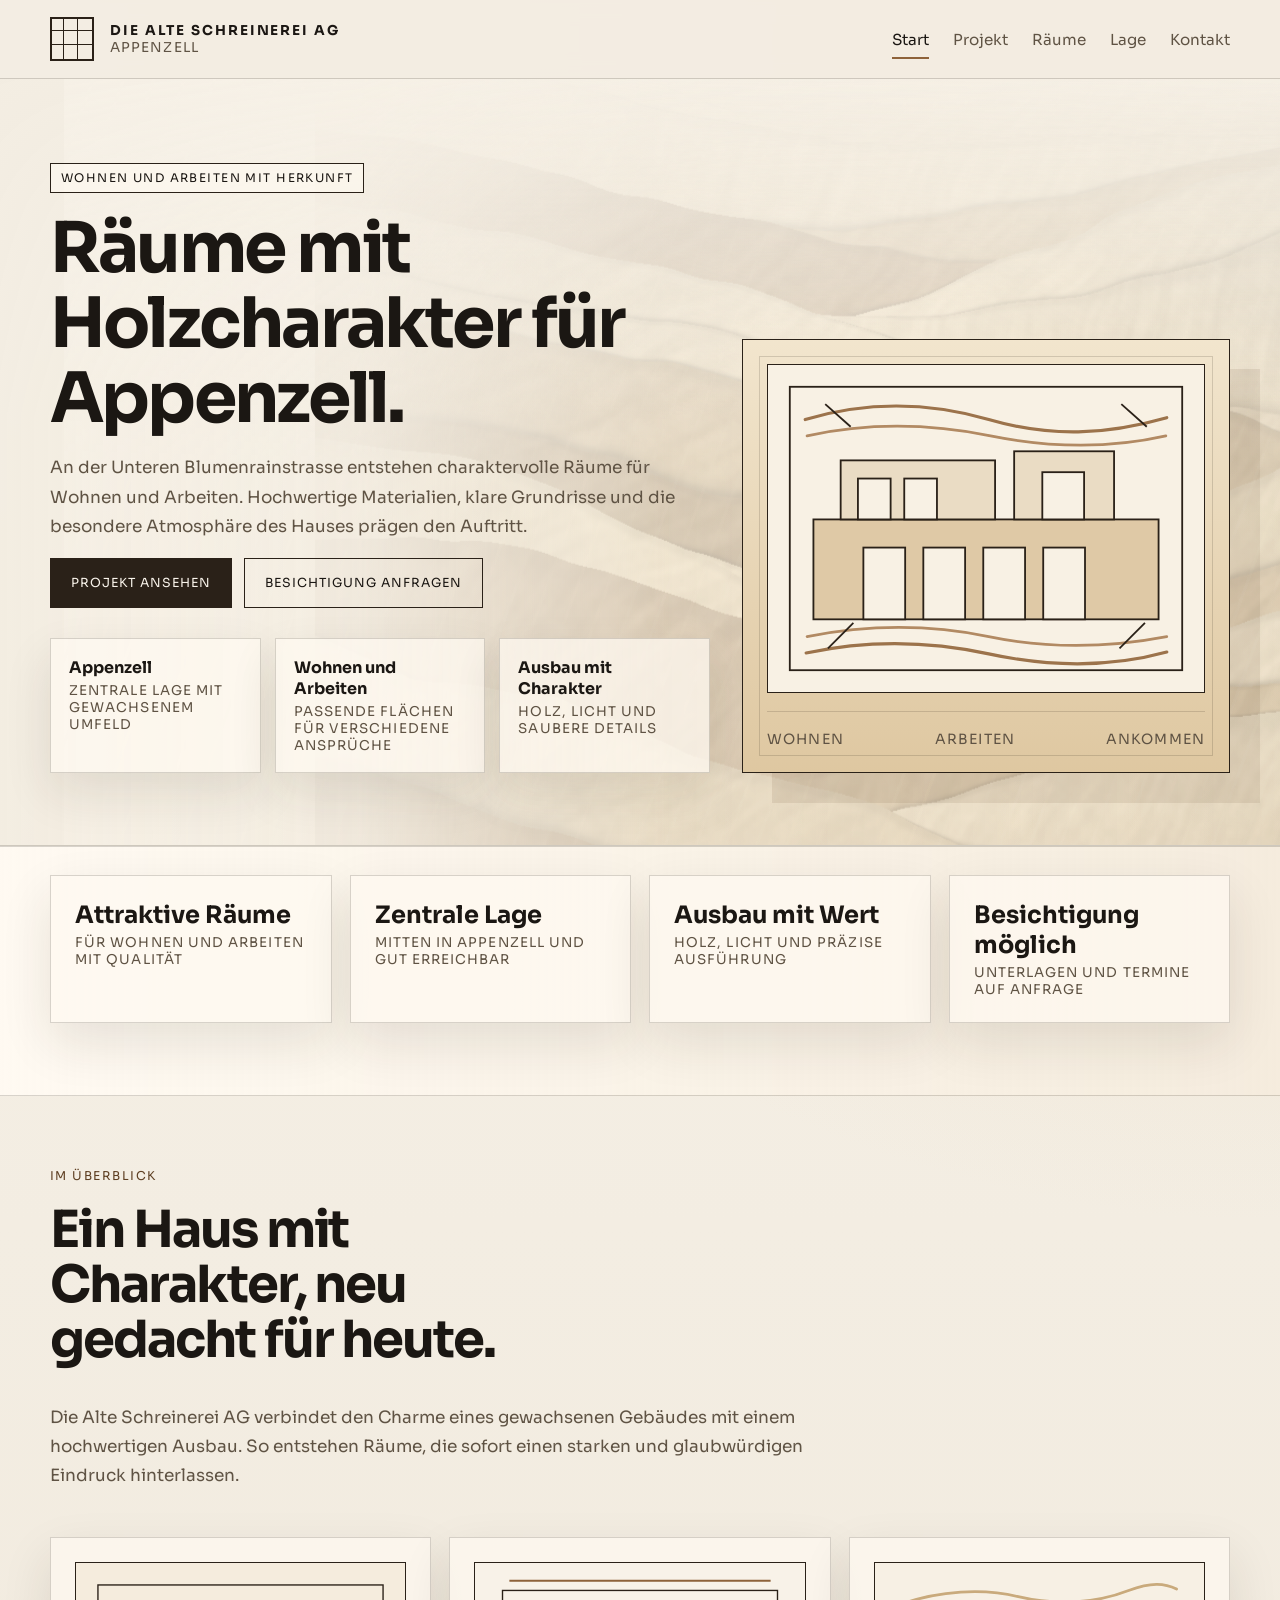
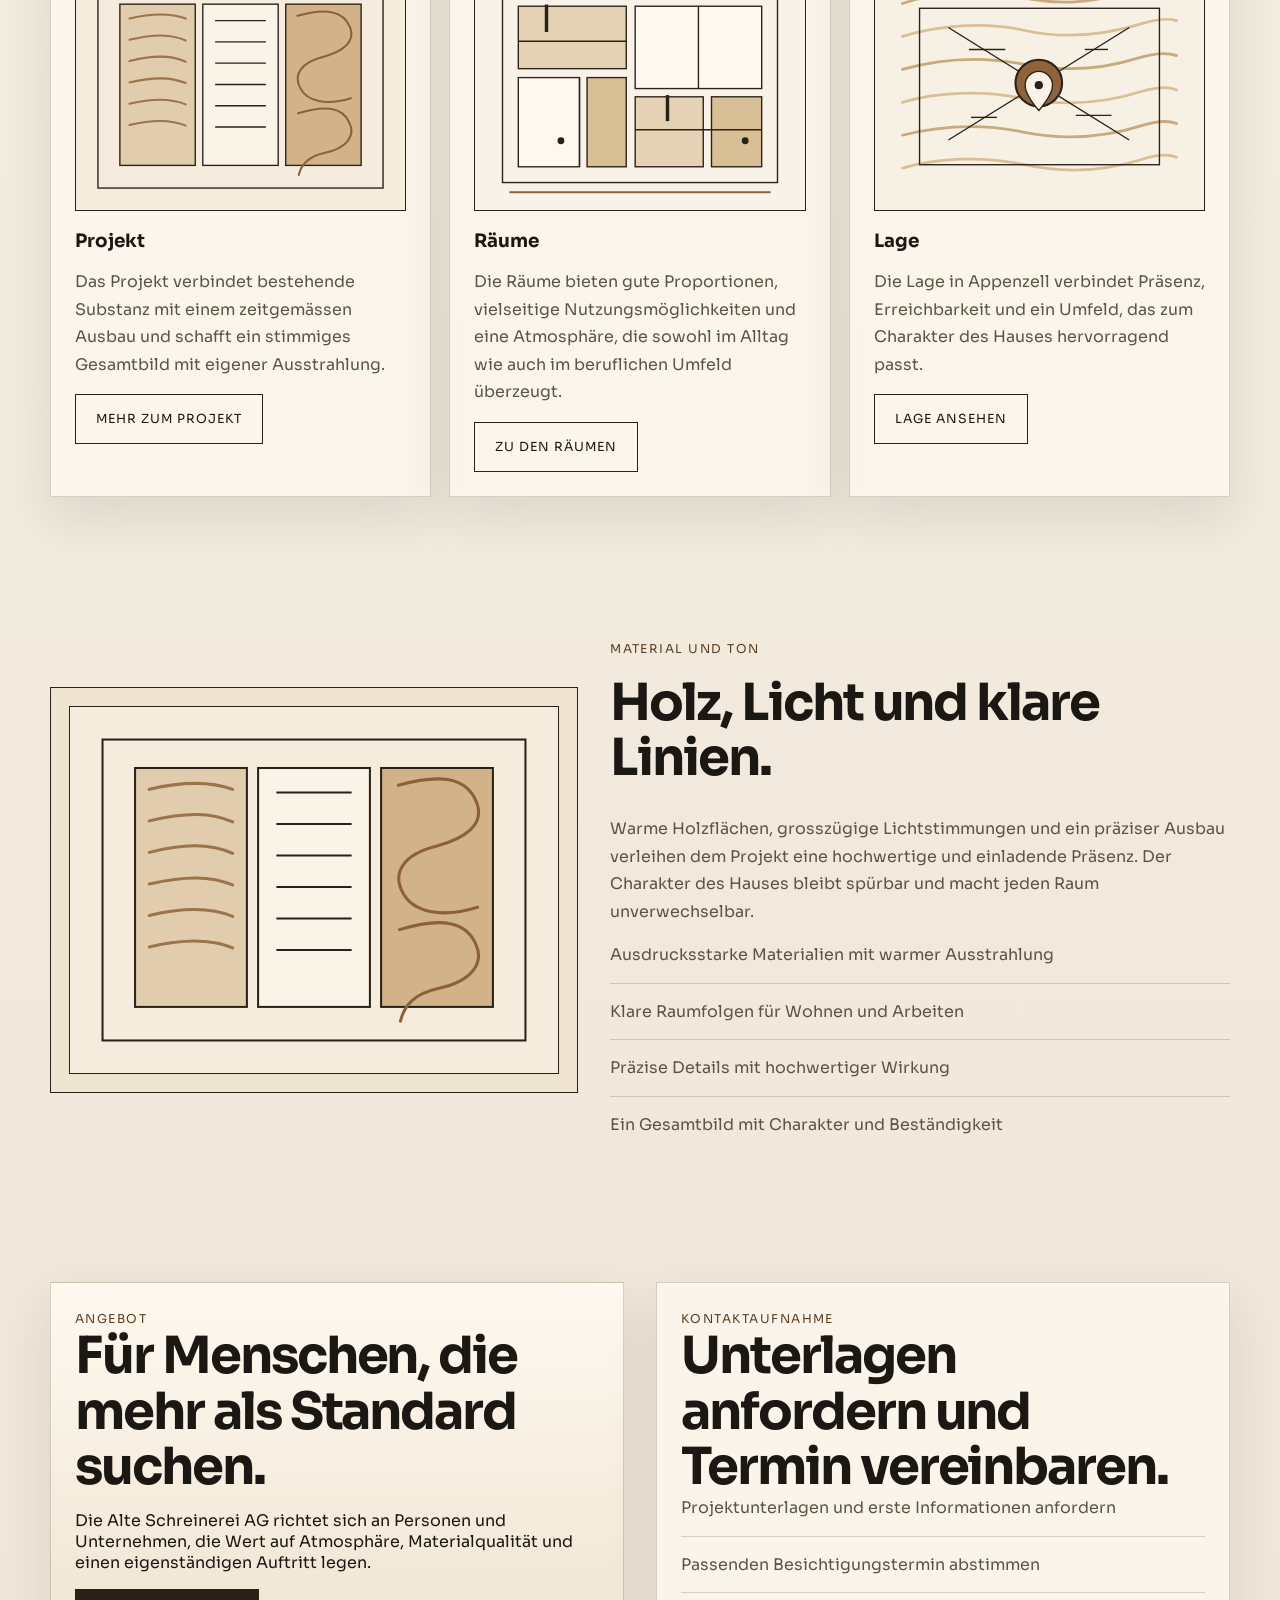
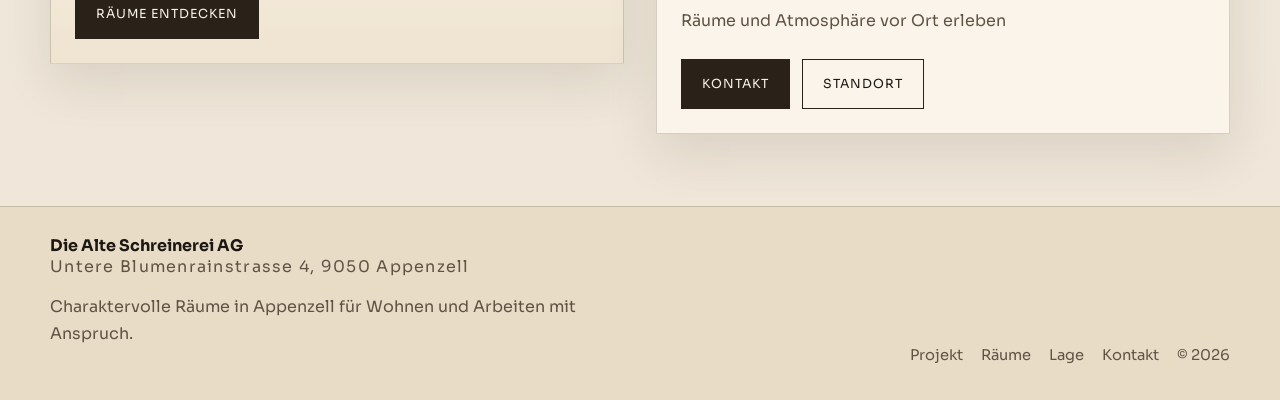
==== index.html @ c2435dc3 "Initial website build for Die Alte Schreinerei AG" ====
<!DOCTYPE html>
<html lang="de">
<head>
  <meta charset="utf-8">
  <meta name="viewport" content="width=device-width, initial-scale=1">
  <title>Die Alte Schreinerei AG | Räume mit Holzcharakter in Appenzell</title>
  <meta name="description" content="Die Alte Schreinerei AG entwickelt und bewirtschaftet markante Wohn- und Gewerberäume in Appenzell. Klar geplant, materialbewusst und lokal verankert.">
  <link rel="preconnect" href="https://fonts.googleapis.com">
  <link rel="preconnect" href="https://fonts.gstatic.com" crossorigin>
  <link href="https://fonts.googleapis.com/css2?family=Sora:wght@400;500;600;700&display=swap" rel="stylesheet">
  <link rel="stylesheet" href="styles.css">
</head>
<body data-page="index">
  <div class="site-shell">
    <header class="site-header">
      <div class="header-inner">
        <a class="brand-mark" href="index.html" aria-label="Die Alte Schreinerei AG Startseite">
          <span class="brand-copy">
            <strong>Die Alte Schreinerei AG</strong>
            <span>Appenzell</span>
          </span>
        </a>
        <button class="nav-toggle" type="button" aria-expanded="false" aria-controls="site-menu">Menü</button>
        <nav class="site-nav" id="site-menu" aria-label="Hauptnavigation">
          <a href="index.html" aria-current="page">Start</a>
          <a href="projekt.html">Projekt</a>
          <a href="raeume.html">Räume</a>
          <a href="lage.html">Lage</a>
          <a href="kontakt.html">Kontakt</a>
        </nav>
      </div>
    </header>

    <main>
      <section class="hero">
        <div class="hero-shader" aria-hidden="true">
          <iframe
            class="hero-shader-frame"
            src="assets/painted-strata.html"
            loading="lazy"
            tabindex="-1"
            title="Holzstruktur Hintergrund"
          ></iframe>
        </div>
        <div class="section-inner hero-grid">
          <div class="hero-copy">
            <span class="eyebrow">Wohnen und Arbeiten mit Herkunft</span>
            <h3 class="sr-only">Die Alte Schreinerei AG</h3>
            <h3 class="hero-title">Räume mit Holzcharakter für Appenzell.</h3>
            <p>An der Unteren Blumenrainstrasse entstehen charaktervolle Räume für Wohnen und Arbeiten. Hochwertige Materialien, klare Grundrisse und die besondere Atmosphäre des Hauses prägen den Auftritt.</p>
            <div class="button-row">
              <a class="button" href="projekt.html">Projekt ansehen</a>
              <a class="button button-secondary" href="kontakt.html">Besichtigung anfragen</a>
            </div>
            <div class="hero-meta">
              <div class="hero-block">
                <strong>Appenzell</strong>
                <span>Zentrale Lage mit gewachsenem Umfeld</span>
              </div>
              <div class="hero-block">
                <strong>Wohnen und Arbeiten</strong>
                <span>Passende Flächen für verschiedene Ansprüche</span>
              </div>
              <div class="hero-block">
                <strong>Ausbau mit Charakter</strong>
                <span>Holz, Licht und saubere Details</span>
              </div>
            </div>
          </div>
          <div class="hero-visual">
            <img src="assets/hero-grain.svg" alt="Stilisierte Ansicht eines Gebäudes mit Holzanmutung">
            <div class="visual-caption">
              <span>Wohnen</span>
              <span>Arbeiten</span>
              <span>Ankommen</span>
            </div>
          </div>
        </div>
      </section>

      <section class="section section-tight intro-band">
        <div class="section-inner">
          <div class="metric-grid">
            <div class="metric">
              <strong class="metric-value">Attraktive Räume</strong>
              <span class="metric-label">Für Wohnen und Arbeiten mit Qualität</span>
            </div>
            <div class="metric">
              <strong class="metric-value">Zentrale Lage</strong>
              <span class="metric-label">Mitten in Appenzell und gut erreichbar</span>
            </div>
            <div class="metric">
              <strong class="metric-value">Ausbau mit Wert</strong>
              <span class="metric-label">Holz, Licht und präzise Ausführung</span>
            </div>
            <div class="metric">
              <strong class="metric-value">Besichtigung möglich</strong>
              <span class="metric-label">Unterlagen und Termine auf Anfrage</span>
            </div>
          </div>
        </div>
      </section>

      <section class="section">
        <div class="section-inner">
          <div class="section-header">
            <span class="section-kicker">Im Überblick</span>
            <h3 class="section-title">Ein Haus mit Charakter, neu gedacht für heute.</h3>
            <p class="intro-text">Die Alte Schreinerei AG verbindet den Charme eines gewachsenen Gebäudes mit einem hochwertigen Ausbau. So entstehen Räume, die sofort einen starken und glaubwürdigen Eindruck hinterlassen.</p>
          </div>
          <div class="card-grid">
            <article class="card">
              <img src="assets/material-panel.svg" alt="Grafische Darstellung von Holzoberflächen und Materialfeldern">
              <h3>Projekt</h3>
              <p>Das Projekt verbindet bestehende Substanz mit einem zeitgemässen Ausbau und schafft ein stimmiges Gesamtbild mit eigener Ausstrahlung.</p>
              <a class="button button-secondary" href="projekt.html">Mehr zum Projekt</a>
            </article>
            <article class="card">
              <img src="assets/spaces-panel.svg" alt="Grafische Darstellung von Raumaufteilungen">
              <h3>Räume</h3>
              <p>Die Räume bieten gute Proportionen, vielseitige Nutzungsmöglichkeiten und eine Atmosphäre, die sowohl im Alltag wie auch im beruflichen Umfeld überzeugt.</p>
              <a class="button button-secondary" href="raeume.html">Zu den Räumen</a>
            </article>
            <article class="card">
              <img src="assets/location-panel.svg" alt="Grafische Darstellung der Lage in Appenzell">
              <h3>Lage</h3>
              <p>Die Lage in Appenzell verbindet Präsenz, Erreichbarkeit und ein Umfeld, das zum Charakter des Hauses hervorragend passt.</p>
              <a class="button button-secondary" href="lage.html">Lage ansehen</a>
            </article>
          </div>
        </div>
      </section>

      <section class="section">
        <div class="section-inner split-grid">
          <div class="panel-visual">
            <img src="assets/material-panel.svg" alt="Holzbild mit geraden Linien und ruhiger Struktur">
          </div>
          <div>
            <div class="section-header">
              <span class="section-kicker">Material und Ton</span>
            <h3 class="section-title">Holz, Licht und klare Linien.</h3>
            </div>
            <p class="section-copy">Warme Holzflächen, grosszügige Lichtstimmungen und ein präziser Ausbau verleihen dem Projekt eine hochwertige und einladende Präsenz. Der Charakter des Hauses bleibt spürbar und macht jeden Raum unverwechselbar.</p>
            <ul class="bullet-list">
              <li>Ausdrucksstarke Materialien mit warmer Ausstrahlung</li>
              <li>Klare Raumfolgen für Wohnen und Arbeiten</li>
              <li>Präzise Details mit hochwertiger Wirkung</li>
              <li>Ein Gesamtbild mit Charakter und Beständigkeit</li>
            </ul>
          </div>
        </div>
      </section>

      <section class="section">
        <div class="section-inner content-grid">
          <div class="note-panel">
            <span class="section-kicker">Angebot</span>
            <h3 class="section-title">Für Menschen, die mehr als Standard suchen.</h3>
            <p>Die Alte Schreinerei AG richtet sich an Personen und Unternehmen, die Wert auf Atmosphäre, Materialqualität und einen eigenständigen Auftritt legen.</p>
            <a class="button" href="raeume.html">Räume entdecken</a>
          </div>
          <div class="list-panel">
            <span class="section-kicker">Kontaktaufnahme</span>
            <h3 class="section-title">Unterlagen anfordern und Termin vereinbaren.</h3>
            <ul class="plain-list">
              <li>Projektunterlagen und erste Informationen anfordern</li>
              <li>Passenden Besichtigungstermin abstimmen</li>
              <li>Räume und Atmosphäre vor Ort erleben</li>
            </ul>
            <div class="button-row" style="margin-top: 24px;">
              <a class="button" href="kontakt.html">Kontakt</a>
              <a class="button button-secondary" href="lage.html">Standort</a>
            </div>
          </div>
        </div>
      </section>
    </main>

    <footer class="site-footer">
      <div class="footer-inner">
        <div>
          <div class="footer-brand">
            <strong>Die Alte Schreinerei AG</strong>
            <span>Untere Blumenrainstrasse 4, 9050 Appenzell</span>
          </div>
          <p class="footer-note">Charaktervolle Räume in Appenzell für Wohnen und Arbeiten mit Anspruch.</p>
        </div>
        <div class="footer-links">
          <a href="projekt.html">Projekt</a>
          <a href="raeume.html">Räume</a>
          <a href="lage.html">Lage</a>
          <a href="kontakt.html">Kontakt</a>
          <span>&copy; <span data-year></span></span>
        </div>
      </div>
    </footer>
  </div>
  <script src="site.js" defer></script>
</body>
</html>
---- styles.css ----
:root {
  --bg: #f3ede2;
  --surface: #efe4d0;
  --surface-strong: #d7c2a1;
  --panel: #fffaf2;
  --line: #2a2118;
  --line-soft: rgba(42, 33, 24, 0.18);
  --text: #1b1713;
  --muted: #5f5344;
  --accent: #8e623a;
  --accent-deep: #5e3f22;
  --glow: rgba(214, 189, 147, 0.46);
  --shadow: 0 20px 48px rgba(50, 37, 21, 0.11);
  --max-width: 1180px;
}

*,
*::before,
*::after {
  box-sizing: border-box;
}

html {
  scroll-behavior: smooth;
}

body {
  margin: 0;
  font-family: "Sora", sans-serif;
  background:
    radial-gradient(circle at top right, rgba(231, 213, 182, 0.82), transparent 32%),
    linear-gradient(180deg, #f8f3eb 0%, var(--bg) 34%, #efe6d8 100%);
  color: var(--text);
}

img {
  display: block;
  max-width: 100%;
}

a {
  color: inherit;
  text-decoration: none;
}

button,
input,
textarea {
  font: inherit;
}

.sr-only {
  position: absolute;
  width: 1px;
  height: 1px;
  padding: 0;
  margin: -1px;
  overflow: hidden;
  clip: rect(0, 0, 0, 0);
  white-space: nowrap;
  border: 0;
}

.site-shell {
  min-height: 100vh;
}

.site-header {
  position: sticky;
  top: 0;
  z-index: 20;
  backdrop-filter: blur(10px);
  background: rgba(243, 237, 226, 0.96);
  border-bottom: 1px solid var(--line-soft);
}

.header-inner,
.section-inner,
.footer-inner {
  width: min(calc(100% - 32px), var(--max-width));
  margin: 0 auto;
}

.header-inner {
  display: flex;
  align-items: center;
  justify-content: space-between;
  min-height: 78px;
  gap: 24px;
}

.brand-mark {
  display: inline-flex;
  align-items: center;
  gap: 16px;
  font-size: 0.85rem;
  text-transform: uppercase;
  letter-spacing: 0.14em;
}

.brand-mark::before {
  content: "";
  width: 44px;
  height: 44px;
  flex: 0 0 auto;
  border: 2px solid var(--line);
  background:
    linear-gradient(90deg, transparent 0 28%, var(--line) 28% 30%, transparent 30% 62%, var(--line) 62% 64%, transparent 64%),
    linear-gradient(180deg, transparent 0 28%, var(--line) 28% 30%, transparent 30% 62%, var(--line) 62% 64%, transparent 64%);
}

.brand-copy strong,
.hero-block strong,
.detail-card strong,
.metric-value,
.contact-card strong,
.footer-brand strong {
  display: block;
  font-weight: 700;
}

.brand-copy span,
.footer-brand span {
  display: block;
  color: var(--muted);
  letter-spacing: 0.08em;
}

.nav-toggle {
  display: none;
  border: 1px solid var(--line);
  background: transparent;
  padding: 10px 14px;
  text-transform: uppercase;
  letter-spacing: 0.08em;
  cursor: pointer;
}

.site-nav {
  display: flex;
  align-items: center;
  gap: 24px;
}

.site-nav a {
  padding: 10px 0;
  font-size: 0.95rem;
  color: var(--muted);
  position: relative;
}

.site-nav a::after {
  content: "";
  position: absolute;
  left: 0;
  bottom: 0;
  width: 100%;
  height: 2px;
  background: var(--accent);
  transform: scaleX(0);
  transform-origin: left;
  transition: transform 160ms ease;
}

.site-nav a:hover::after,
.site-nav a[aria-current="page"]::after {
  transform: scaleX(1);
}

.site-nav a[aria-current="page"] {
  color: var(--text);
}

.button-row {
  display: flex;
  flex-wrap: wrap;
  gap: 12px;
}

.button {
  display: inline-flex;
  align-items: center;
  justify-content: center;
  min-height: 50px;
  padding: 0 20px;
  border: 1px solid var(--line);
  background: var(--line);
  color: #f9f4eb;
  text-transform: uppercase;
  letter-spacing: 0.08em;
  font-size: 0.78rem;
}

.button:hover {
  background: #3b2f23;
}

.button-secondary {
  background: transparent;
  color: var(--text);
}

.button-secondary:hover {
  background: rgba(42, 33, 24, 0.06);
}

.hero {
  position: relative;
  overflow: hidden;
  border-bottom: 1px solid var(--line-soft);
  background:
    linear-gradient(180deg, #f3ede2 0%, #f3ede2 16%, #f4ecde 36%, #efdfc4 100%);
}

.hero::before,
.hero::after {
  content: "";
  position: absolute;
  inset: 0;
  pointer-events: none;
}

.hero::before {
  background:
    linear-gradient(180deg, rgba(243, 237, 226, 1) 0%, rgba(243, 237, 226, 0.92) 16%, rgba(243, 237, 226, 0.42) 34%, rgba(243, 237, 226, 0) 56%),
    radial-gradient(circle at 72% 24%, rgba(255, 247, 230, 0.52), transparent 14%),
    radial-gradient(circle at 79% 24%, rgba(216, 178, 124, 0.18), transparent 26%),
    radial-gradient(circle at 88% 20%, rgba(143, 110, 73, 0.07), transparent 18%);
}

.hero::after {
  background:
    linear-gradient(180deg, rgba(255, 250, 242, 0.68) 0%, rgba(255, 250, 242, 0.2) 26%, rgba(255, 250, 242, 0) 52%),
    linear-gradient(90deg, rgba(255, 250, 242, 0.48) 0%, rgba(255, 250, 242, 0.1) 52%, transparent 100%),
    repeating-linear-gradient(110deg, rgba(255, 246, 228, 0.09) 0 3px, transparent 3px 28px);
  opacity: 0.34;
  transform: translateX(6%) scale(1.02);
}

.hero-shader {
  position: absolute;
  inset: 0;
  z-index: 0;
  overflow: hidden;
}

.hero-shader::after {
  content: "";
  position: absolute;
  inset: 0;
  background:
    linear-gradient(90deg, rgba(243, 237, 226, 0.98) 0%, rgba(243, 237, 226, 0.88) 28%, rgba(243, 237, 226, 0.3) 52%, rgba(243, 237, 226, 0.1) 100%),
    linear-gradient(180deg, rgba(243, 237, 226, 0.92) 0%, rgba(243, 237, 226, 0.5) 16%, rgba(243, 237, 226, 0) 44%);
}

.hero-shader-frame {
  position: absolute;
  inset: -4% -8% -6% 28%;
  width: 84%;
  height: 112%;
  border: 0;
  opacity: 0.42;
  filter: sepia(0.18) saturate(0.88) brightness(1.03);
  transform: scale(1.08);
  pointer-events: none;
}

.hero-grid,
.split-grid,
.content-grid,
.contact-grid {
  display: grid;
  gap: 32px;
}

.hero-grid {
  grid-template-columns: 1.15fr 0.85fr;
  align-items: end;
  padding: 84px 0 72px;
  position: relative;
  z-index: 1;
}

.eyebrow {
  display: inline-block;
  margin-bottom: 18px;
  padding: 7px 10px;
  border: 1px solid var(--line);
  background: rgba(255, 250, 242, 0.58);
  font-size: 0.74rem;
  text-transform: uppercase;
  letter-spacing: 0.12em;
}

.hero-title,
.page-title,
.section-title {
  margin: 0;
  font-weight: 700;
  line-height: 1.08;
  letter-spacing: -0.04em;
}

.hero-title,
.page-title {
  font-size: clamp(2.35rem, 5.9vw, 4.35rem);
  max-width: 13ch;
}

.hero-copy p,
.intro-text,
.section-copy,
.detail-card p,
.card p,
.contact-card p,
.footer-note,
label,
textarea,
input,
li {
  color: var(--muted);
  line-height: 1.72;
}

.hero-copy p,
.page-lead,
.intro-text {
  font-size: 1.06rem;
  max-width: 62ch;
}

.hero-meta {
  display: grid;
  grid-template-columns: repeat(3, minmax(0, 1fr));
  gap: 14px;
  margin-top: 30px;
}

.hero-block,
.metric,
.card,
.detail-card,
.contact-card,
.note-panel,
.list-panel,
.form-panel {
  background: rgba(255, 250, 242, 0.72);
  border: 1px solid var(--line-soft);
  box-shadow: var(--shadow);
}

.hero-block {
  padding: 18px;
}

.hero-block span,
.metric-label {
  display: block;
  margin-top: 4px;
  font-size: 0.84rem;
  text-transform: uppercase;
  letter-spacing: 0.08em;
  color: var(--muted);
}

.hero-visual {
  position: relative;
  padding: 24px;
  border: 1px solid var(--line);
  background:
    linear-gradient(180deg, rgba(241, 228, 203, 0.94), rgba(219, 194, 152, 0.9)),
    var(--panel);
  box-shadow: 30px 30px 0 rgba(94, 63, 34, 0.1);
}

.hero-visual::before {
  content: "";
  position: absolute;
  inset: 16px;
  border: 1px solid rgba(42, 33, 24, 0.16);
}

.hero-visual img {
  width: 100%;
  border: 1px solid var(--line);
}

.visual-caption {
  display: flex;
  justify-content: space-between;
  gap: 18px;
  margin-top: 18px;
  padding-top: 18px;
  border-top: 1px solid rgba(42, 33, 24, 0.16);
  font-size: 0.88rem;
  text-transform: uppercase;
  letter-spacing: 0.08em;
  color: var(--muted);
}

.section {
  padding: 72px 0;
}

.section-tight {
  padding-top: 28px;
}

.section-header {
  display: grid;
  gap: 18px;
  margin-bottom: 30px;
}

.section-kicker {
  font-size: 0.76rem;
  text-transform: uppercase;
  letter-spacing: 0.12em;
  color: var(--accent-deep);
}

.section-title {
  font-size: clamp(2rem, 4vw, 3.2rem);
  max-width: 14ch;
}

.metric-grid,
.card-grid,
.detail-grid {
  display: grid;
  gap: 18px;
}

.metric-grid {
  grid-template-columns: repeat(4, minmax(0, 1fr));
}

.metric,
.card,
.detail-card,
.contact-card,
.note-panel,
.list-panel,
.form-panel {
  padding: 24px;
}

.metric-value {
  font-size: 1.5rem;
}

.card-grid {
  grid-template-columns: repeat(3, minmax(0, 1fr));
}

.card h3,
.detail-card h3,
.contact-card h3,
.form-panel h3 {
  margin: 0 0 14px;
  font-size: 1.15rem;
}

.card img {
  margin-bottom: 18px;
  border: 1px solid var(--line);
  background: var(--surface);
}

.split-grid {
  grid-template-columns: 0.92fr 1.08fr;
  align-items: center;
}

.panel-visual {
  padding: 18px;
  border: 1px solid var(--line);
  background: var(--surface);
}

.panel-visual img {
  border: 1px solid var(--line);
  background: #fcf7ef;
}

.bullet-list,
.plain-list {
  padding: 0;
  margin: 0;
  list-style: none;
}

.bullet-list li,
.plain-list li {
  padding: 14px 0;
  border-bottom: 1px solid var(--line-soft);
}

.bullet-list li:first-child,
.plain-list li:first-child {
  padding-top: 0;
}

.bullet-list li:last-child,
.plain-list li:last-child {
  padding-bottom: 0;
  border-bottom: 0;
}

.detail-grid {
  grid-template-columns: repeat(2, minmax(0, 1fr));
}

.detail-card small {
  display: inline-block;
  margin-bottom: 12px;
  font-size: 0.76rem;
  text-transform: uppercase;
  letter-spacing: 0.12em;
  color: var(--accent-deep);
}

.intro-band {
  border-top: 1px solid var(--line-soft);
  border-bottom: 1px solid var(--line-soft);
  background:
    linear-gradient(90deg, rgba(255, 250, 242, 0.88), rgba(215, 194, 161, 0.25)),
    var(--panel);
}

.content-grid {
  grid-template-columns: 1fr 1fr;
  align-items: start;
}

.note-panel {
  background: linear-gradient(180deg, rgba(255, 250, 242, 0.9), rgba(239, 228, 208, 0.92));
}

.location-grid {
  display: grid;
  grid-template-columns: 1.05fr 0.95fr;
  gap: 20px;
}

.address-block {
  padding: 22px;
  border: 1px solid var(--line);
  background: rgba(255, 250, 242, 0.82);
}

.address-block strong {
  display: block;
  margin-bottom: 8px;
  font-size: 1.15rem;
}

.contact-grid {
  grid-template-columns: 0.9fr 1.1fr;
  align-items: start;
}

.form-panel form {
  display: grid;
  gap: 16px;
}

.field-row {
  display: grid;
  grid-template-columns: 1fr 1fr;
  gap: 14px;
}

label {
  display: grid;
  gap: 8px;
  font-size: 0.94rem;
}

input,
textarea {
  width: 100%;
  border: 1px solid var(--line);
  background: #fffcf8;
  padding: 14px 16px;
  outline: 0;
}

input:focus,
textarea:focus {
  box-shadow: inset 0 0 0 1px var(--accent);
}

textarea {
  min-height: 170px;
  resize: vertical;
}

.site-footer {
  border-top: 1px solid var(--line-soft);
  background: #e8dcc7;
}

.footer-inner {
  display: grid;
  grid-template-columns: 1fr auto;
  gap: 24px;
  padding: 28px 0 36px;
  align-items: end;
}

.footer-note {
  max-width: 48ch;
}

.footer-links {
  display: flex;
  flex-wrap: wrap;
  gap: 18px;
  font-size: 0.92rem;
  color: var(--muted);
}

@media (max-width: 980px) {
  .hero-grid,
  .split-grid,
  .content-grid,
  .contact-grid,
  .location-grid {
    grid-template-columns: 1fr;
  }

  .metric-grid {
    grid-template-columns: repeat(2, minmax(0, 1fr));
  }

  .card-grid,
  .detail-grid {
    grid-template-columns: 1fr;
  }

  .hero-meta {
    grid-template-columns: 1fr;
  }

  .hero-title,
  .page-title {
    max-width: 10ch;
  }
}

@media (max-width: 760px) {
  .header-inner {
    min-height: 72px;
    gap: 14px;
  }

  .nav-toggle {
    display: inline-flex;
  }

  .site-nav {
    position: absolute;
    left: 16px;
    right: 16px;
    top: calc(100% + 12px);
    display: none;
    flex-direction: column;
    align-items: stretch;
    gap: 0;
    padding: 12px 16px;
    border: 1px solid var(--line);
    background: rgba(255, 250, 242, 0.98);
    box-shadow: var(--shadow);
  }

  .site-nav.is-open {
    display: flex;
  }

  .site-nav a {
    padding: 14px 0;
    border-bottom: 1px solid var(--line-soft);
  }

  .site-nav a:last-child {
    border-bottom: 0;
  }

  .hero-grid {
    padding: 56px 0 54px;
  }

  .section {
    padding: 56px 0;
  }

  .field-row,
  .footer-inner {
    grid-template-columns: 1fr;
  }
}
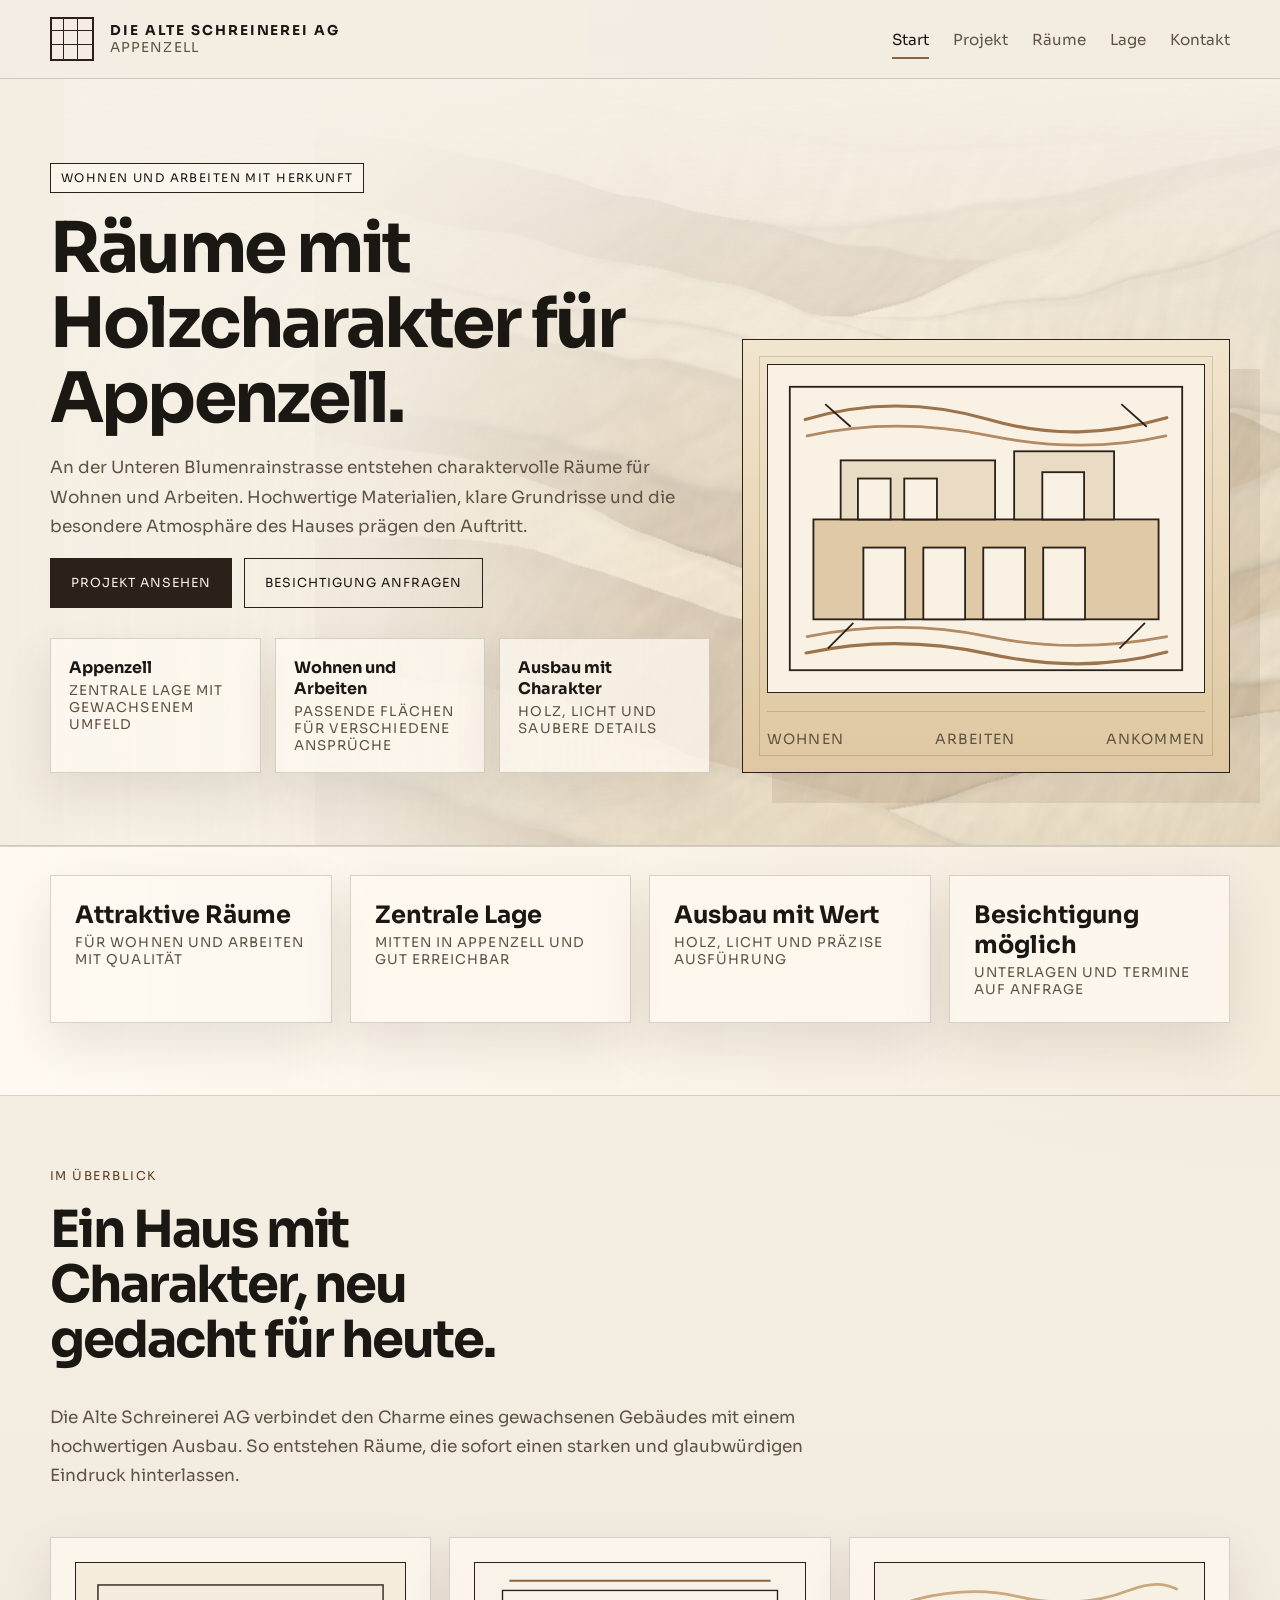
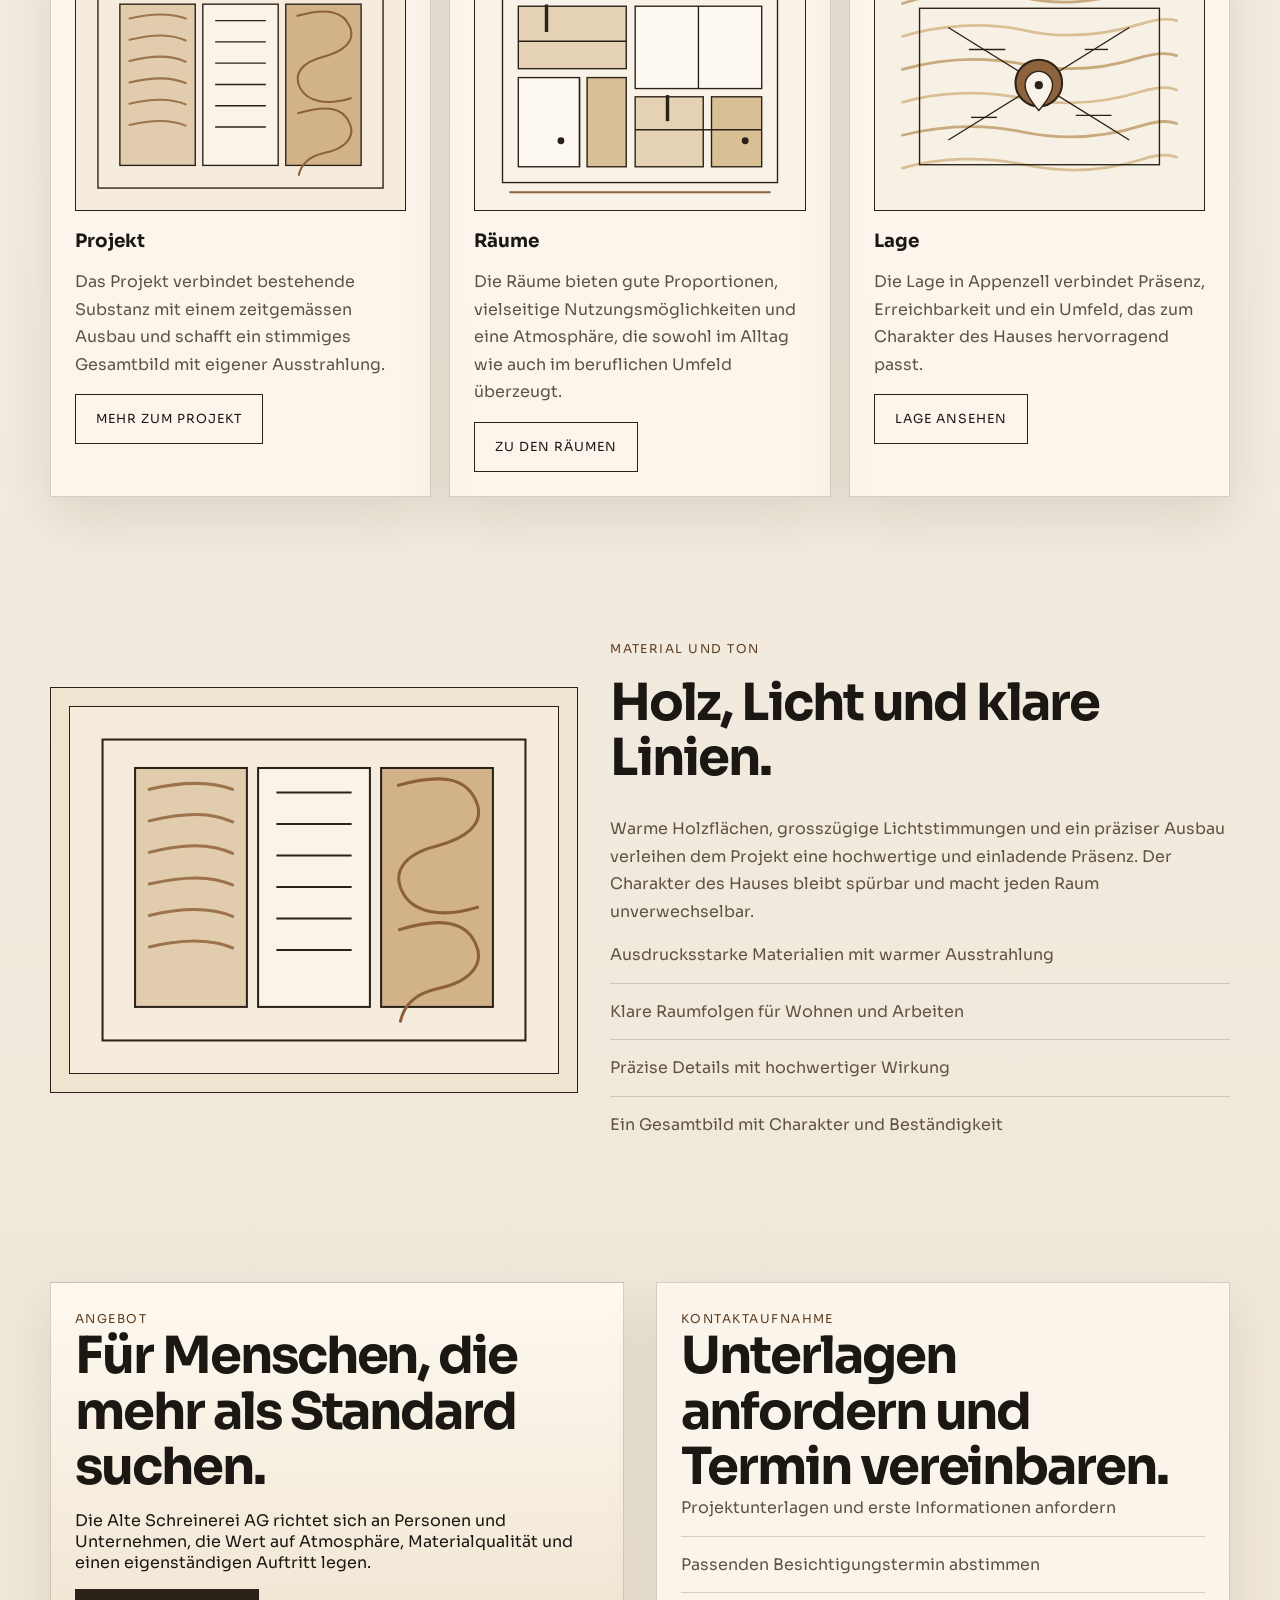
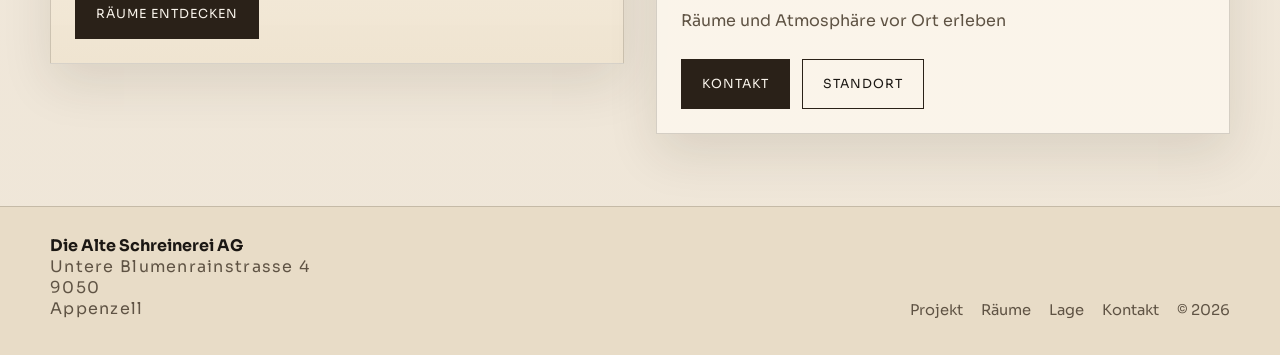
==== commit 79d7dd37: "Adjust footer address layout" ====
--- a/index.html
+++ b/index.html
@@ -182,9 +182,8 @@
         <div>
           <div class="footer-brand">
             <strong>Die Alte Schreinerei AG</strong>
-            <span>Untere Blumenrainstrasse 4, 9050 Appenzell</span>
-          </div>
-          <p class="footer-note">Charaktervolle Räume in Appenzell für Wohnen und Arbeiten mit Anspruch.</p>
+            <span>Untere Blumenrainstrasse 4<br>9050<br>Appenzell</span>
+          </div>
         </div>
         <div class="footer-links">
           <a href="projekt.html">Projekt</a>
